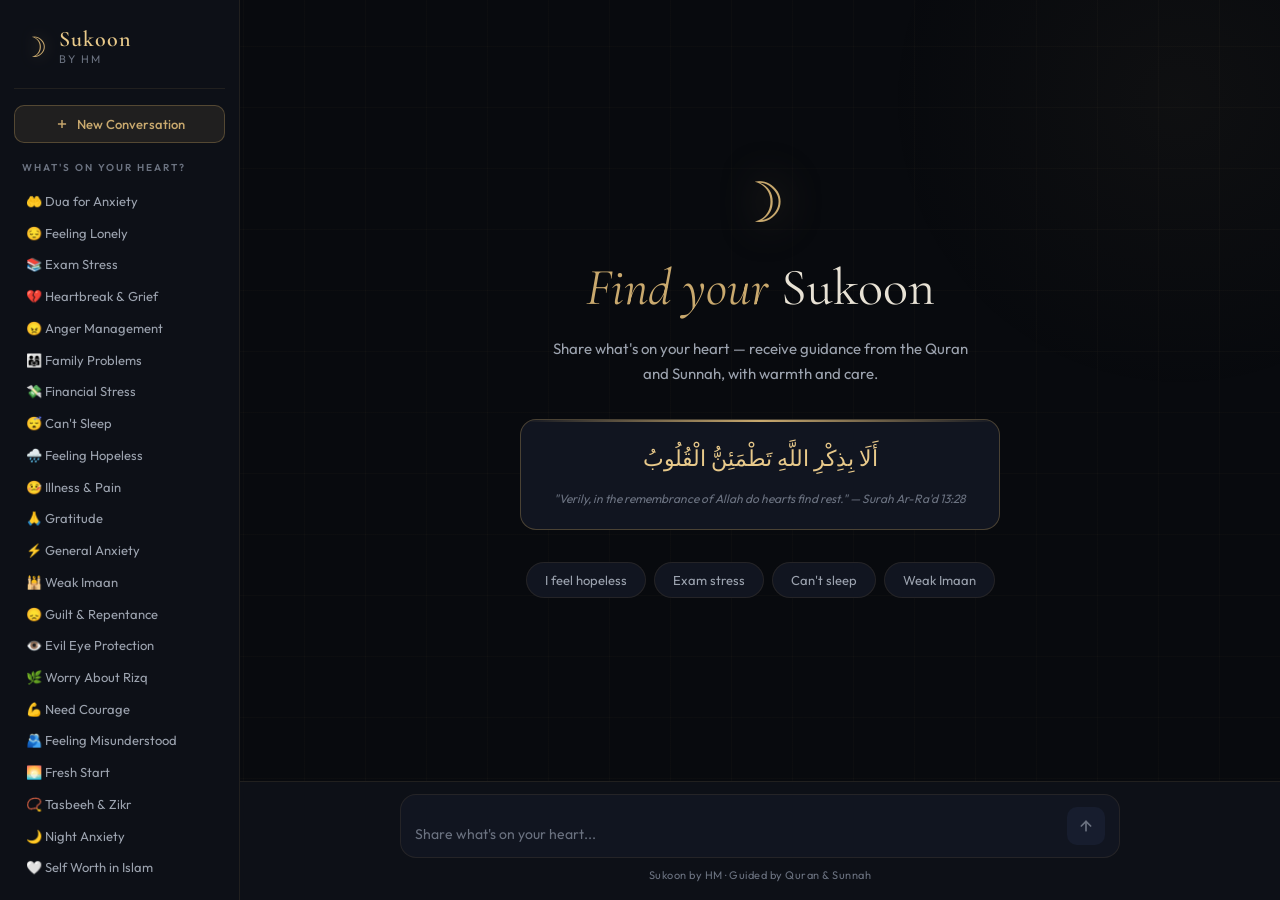
==== web development/index.html @ bd6e08e2 "Sukoon by HM" ====
<!DOCTYPE html>
<html lang="en">
<head>
<meta charset="UTF-8">
<meta name="viewport" content="width=device-width, initial-scale=1.0">
<title>Sukoon — by HM</title>
<link rel="preconnect" href="https://fonts.googleapis.com">
<link href="https://fonts.googleapis.com/css2?family=Cormorant+Garamond:ital,wght@0,400;0,600;1,400&family=Outfit:wght@300;400;500;600&display=swap" rel="stylesheet">
<link rel="stylesheet" href="style.css">
</head>
<body>

<!-- Geometric background pattern -->
<div class="bg-pattern"></div>
<div class="bg-glow"></div>

<div class="app-wrapper">

  <!-- ═══ SIDEBAR ═══ -->
  <aside class="sidebar" id="sidebar">
    <div class="sidebar-inner">

      <div class="brand">
        <div class="brand-icon">☽</div>
        <div class="brand-text">
          <span class="brand-name">Sukoon</span>
          <span class="brand-by">by HM</span>
        </div>
      </div>

      <button class="new-chat-btn" onclick="newChat()">
        <svg width="14" height="14" viewBox="0 0 24 24" fill="none" stroke="currentColor" stroke-width="2.5"><line x1="12" y1="5" x2="12" y2="19"/><line x1="5" y1="12" x2="19" y2="12"/></svg>
        New Conversation
      </button>

      <div class="sidebar-label">What's on your heart?</div>

      <div class="topics-list" id="topicsList">
        <div class="topic-item" onclick="useTopic('Dua for Anxiety')">🤲 Dua for Anxiety</div>
        <div class="topic-item" onclick="useTopic('Feeling Lonely')">😔 Feeling Lonely</div>
        <div class="topic-item" onclick="useTopic('Exam Stress')">📚 Exam Stress</div>
        <div class="topic-item" onclick="useTopic('Heartbreak & Grief')">💔 Heartbreak & Grief</div>
        <div class="topic-item" onclick="useTopic('Anger Management')">😠 Anger Management</div>
        <div class="topic-item" onclick="useTopic('Family Problems')">👨‍👩‍👧 Family Problems</div>
        <div class="topic-item" onclick="useTopic('Financial Stress')">💸 Financial Stress</div>
        <div class="topic-item" onclick="useTopic('Can\'t Sleep')">😴 Can't Sleep</div>
        <div class="topic-item" onclick="useTopic('Feeling Hopeless')">🌧️ Feeling Hopeless</div>
        <div class="topic-item" onclick="useTopic('Illness & Pain')">🤒 Illness & Pain</div>
        <div class="topic-item" onclick="useTopic('Gratitude')">🙏 Gratitude</div>
        <div class="topic-item" onclick="useTopic('General Anxiety')">⚡ General Anxiety</div>
        <div class="topic-item" onclick="useTopic('Weak Imaan')">🕌 Weak Imaan</div>
        <div class="topic-item" onclick="useTopic('Guilt & Repentance')">😞 Guilt & Repentance</div>
        <div class="topic-item" onclick="useTopic('Evil Eye Protection')">👁️ Evil Eye Protection</div>
        <div class="topic-item" onclick="useTopic('Worry About Rizq')">🌿 Worry About Rizq</div>
        <div class="topic-item" onclick="useTopic('Need Courage')">💪 Need Courage</div>
        <div class="topic-item" onclick="useTopic('Feeling Misunderstood')">🫂 Feeling Misunderstood</div>
        <div class="topic-item" onclick="useTopic('Fresh Start')">🌅 Fresh Start</div>
        <div class="topic-item" onclick="useTopic('Tasbeeh & Zikr')">📿 Tasbeeh & Zikr</div>
        <div class="topic-item" onclick="useTopic('Night Anxiety')">🌙 Night Anxiety</div>
        <div class="topic-item" onclick="useTopic('Self Worth in Islam')">🤍 Self Worth in Islam</div>
      </div>

    </div>
  </aside>

  <!-- ═══ MAIN ═══ -->
  <main class="main">

    <!-- Mobile top bar -->
    <div class="mobile-bar">
      <button class="hamburger" onclick="toggleSidebar()">
        <span></span><span></span><span></span>
      </button>
      <div class="mobile-brand">Sukoon <span>by HM</span></div>
      <div style="width:36px"></div>
    </div>

    <!-- Chat area -->
    <div class="chat-area" id="chatArea">

      <!-- Welcome screen -->
      <div class="welcome" id="welcomeScreen">
        <div class="welcome-moon">☽</div>
        <h1 class="welcome-title">
          <em>Find your</em> Sukoon
        </h1>
        <p class="welcome-sub">
          Share what's on your heart — receive guidance from the Quran and Sunnah, with warmth and care.
        </p>
        <div class="welcome-ayat">
          <span class="arabic">أَلَا بِذِكْرِ اللَّهِ تَطْمَئِنُّ الْقُلُوبُ</span>
          <span class="ayat-trans">"Verily, in the remembrance of Allah do hearts find rest." — Surah Ar-Ra'd 13:28</span>
        </div>
        <div class="quick-starts">
          <button class="qs-btn" onclick="useTopic('Feeling Hopeless')">I feel hopeless</button>
          <button class="qs-btn" onclick="useTopic('Exam Stress')">Exam stress</button>
          <button class="qs-btn" onclick="useTopic('Can\'t Sleep')">Can't sleep</button>
          <button class="qs-btn" onclick="useTopic('Weak Imaan')">Weak Imaan</button>
        </div>
      </div>

      <!-- Messages -->
      <div id="messages"></div>

    </div>

    <!-- Input area -->
    <div class="input-zone">
      <div class="input-box">
        <textarea
          id="userInput"
          placeholder="Share what's on your heart..."
          rows="1"
          onkeydown="handleKey(event)"
          oninput="autoResize(this)"
        ></textarea>
        <button class="send-btn" id="sendBtn" onclick="sendMessage()">
          <svg viewBox="0 0 24 24" fill="none" stroke="currentColor" stroke-width="2.5" stroke-linecap="round" stroke-linejoin="round">
            <line x1="12" y1="19" x2="12" y2="5"/><polyline points="5 12 12 5 19 12"/>
          </svg>
        </button>
      </div>
      <p class="input-footer">Sukoon by HM · Guided by Quran & Sunnah</p>
    </div>

  </main>
</div>

<!-- Sidebar overlay for mobile -->
<div class="sidebar-overlay" id="sidebarOverlay" onclick="toggleSidebar()"></div>

<script src="script.js"></script>
</body>
</html>
---- web development/style.css ----
/* ═══════════════════════════════════════
   SUKOON BY HM — Premium Islamic Dark UI
═══════════════════════════════════════ */

:root {
  --bg:          #080a0e;
  --bg2:         #0d1017;
  --surface:     #111520;
  --surface2:    #171d2e;
  --border:      rgba(180, 150, 90, 0.12);
  --border-gold: rgba(180, 150, 90, 0.35);
  --gold:        #c9a96e;
  --gold-light:  #e8c98a;
  --gold-dim:    rgba(201, 169, 110, 0.1);
  --teal:        #4db8a0;
  --teal-dim:    rgba(77, 184, 160, 0.1);
  --text:        #e8e2d5;
  --text-muted:  #6b7280;
  --text-dim:    #9ca3af;
  --radius:      16px;
  --radius-sm:   10px;
  --sidebar-w:   240px;
  --transition:  0.25s cubic-bezier(0.4, 0, 0.2, 1);
}

*, *::before, *::after { box-sizing: border-box; margin: 0; padding: 0; }

html, body {
  height: 100%;
  width: 100%;
  overflow: hidden;
}

body {
  font-family: 'Outfit', sans-serif;
  background: var(--bg);
  color: var(--text);
  font-size: 14px;
}

/* ── BACKGROUND ── */
.bg-pattern {
  position: fixed;
  inset: 0;
  background-image:
    repeating-linear-gradient(
      0deg,
      transparent,
      transparent 60px,
      rgba(180,150,90,0.03) 60px,
      rgba(180,150,90,0.03) 61px
    ),
    repeating-linear-gradient(
      90deg,
      transparent,
      transparent 60px,
      rgba(180,150,90,0.03) 60px,
      rgba(180,150,90,0.03) 61px
    );
  pointer-events: none;
  z-index: 0;
}

.bg-glow {
  position: fixed;
  top: -200px;
  right: -200px;
  width: 600px;
  height: 600px;
  background: radial-gradient(circle, rgba(201,169,110,0.04) 0%, transparent 70%);
  pointer-events: none;
  z-index: 0;
}

/* ── LAYOUT ── */
.app-wrapper {
  position: relative;
  z-index: 1;
  display: flex;
  height: 100vh;
  width: 100vw;
  overflow: hidden;
}

/* ══════════════════════════════
   SIDEBAR
══════════════════════════════ */
.sidebar {
  width: var(--sidebar-w);
  min-width: var(--sidebar-w);
  background: var(--bg2);
  border-right: 1px solid var(--border);
  display: flex;
  flex-direction: column;
  overflow: hidden;
  transition: transform var(--transition);
  z-index: 100;
}

.sidebar-inner {
  display: flex;
  flex-direction: column;
  height: 100%;
  padding: 20px 14px;
  overflow: hidden;
}

/* Brand */
.brand {
  display: flex;
  align-items: center;
  gap: 12px;
  padding: 8px 8px 22px;
  border-bottom: 1px solid var(--border);
  margin-bottom: 16px;
}

.brand-icon {
  font-size: 28px;
  color: var(--gold);
  line-height: 1;
  filter: drop-shadow(0 0 8px rgba(201,169,110,0.4));
}

.brand-text {
  display: flex;
  flex-direction: column;
}

.brand-name {
  font-family: 'Cormorant Garamond', serif;
  font-size: 22px;
  font-weight: 600;
  color: var(--gold-light);
  letter-spacing: 1px;
  line-height: 1;
}

.brand-by {
  font-size: 11px;
  color: var(--text-muted);
  letter-spacing: 2px;
  text-transform: uppercase;
  margin-top: 2px;
}

/* New chat btn */
.new-chat-btn {
  display: flex;
  align-items: center;
  justify-content: center;
  gap: 8px;
  width: 100%;
  padding: 10px;
  background: var(--gold-dim);
  border: 1px solid var(--border-gold);
  border-radius: var(--radius-sm);
  color: var(--gold);
  font-family: 'Outfit', sans-serif;
  font-size: 13px;
  font-weight: 500;
  cursor: pointer;
  transition: all var(--transition);
  margin-bottom: 18px;
}

.new-chat-btn:hover {
  background: rgba(201,169,110,0.18);
  box-shadow: 0 0 20px rgba(201,169,110,0.1);
}

/* Sidebar label */
.sidebar-label {
  font-size: 10px;
  font-weight: 600;
  letter-spacing: 2px;
  text-transform: uppercase;
  color: var(--text-muted);
  padding: 0 8px;
  margin-bottom: 10px;
}

/* Topics list */
.topics-list {
  flex: 1;
  overflow-y: auto;
  display: flex;
  flex-direction: column;
  gap: 2px;
  padding-right: 4px;
}

.topics-list::-webkit-scrollbar { width: 3px; }
.topics-list::-webkit-scrollbar-track { background: transparent; }
.topics-list::-webkit-scrollbar-thumb { background: var(--surface2); border-radius: 3px; }

.topic-item {
  padding: 9px 12px;
  border-radius: 8px;
  font-size: 13px;
  color: var(--text-dim);
  cursor: pointer;
  transition: all 0.15s;
  white-space: nowrap;
  overflow: hidden;
  text-overflow: ellipsis;
}

.topic-item:hover {
  background: var(--surface);
  color: var(--text);
  padding-left: 16px;
}

.topic-item.active {
  background: var(--gold-dim);
  color: var(--gold-light);
  border-left: 2px solid var(--gold);
}

/* ══════════════════════════════
   MAIN
══════════════════════════════ */
.main {
  flex: 1;
  display: flex;
  flex-direction: column;
  overflow: hidden;
  min-width: 0;
  max-width: calc(100vw - var(--sidebar-w));
}

/* Mobile bar */
.mobile-bar {
  display: none;
  align-items: center;
  justify-content: space-between;
  padding: 12px 16px;
  border-bottom: 1px solid var(--border);
  flex-shrink: 0;
}

.hamburger {
  background: none;
  border: none;
  cursor: pointer;
  display: flex;
  flex-direction: column;
  gap: 5px;
  padding: 4px;
}

.hamburger span {
  display: block;
  width: 22px;
  height: 2px;
  background: var(--gold);
  border-radius: 2px;
  transition: all 0.2s;
}

.mobile-brand {
  font-family: 'Cormorant Garamond', serif;
  font-size: 18px;
  font-weight: 600;
  color: var(--gold-light);
}

.mobile-brand span {
  font-size: 12px;
  color: var(--text-muted);
  font-family: 'Outfit', sans-serif;
  margin-left: 4px;
}

/* ── CHAT AREA ── */
.chat-area {
  flex: 1;
  overflow-y: auto;
  padding: 32px 20px;
  scroll-behavior: smooth;
}

.chat-area::-webkit-scrollbar { width: 4px; }
.chat-area::-webkit-scrollbar-track { background: transparent; }
.chat-area::-webkit-scrollbar-thumb { background: var(--surface2); border-radius: 4px; }

/* ── WELCOME SCREEN ── */
.welcome {
  display: flex;
  flex-direction: column;
  align-items: center;
  justify-content: center;
  min-height: calc(100vh - 200px);
  text-align: center;
  padding: 40px 20px;
  animation: fadeUp 0.6s ease;
}

.welcome-moon {
  font-size: 56px;
  color: var(--gold);
  filter: drop-shadow(0 0 20px rgba(201,169,110,0.5));
  margin-bottom: 20px;
  animation: moonFloat 4s ease-in-out infinite;
}

@keyframes moonFloat {
  0%, 100% { transform: translateY(0); }
  50% { transform: translateY(-8px); }
}

.welcome-title {
  font-family: 'Cormorant Garamond', serif;
  font-size: clamp(32px, 5vw, 52px);
  font-weight: 400;
  color: var(--text);
  line-height: 1.2;
  margin-bottom: 16px;
}

.welcome-title em {
  color: var(--gold);
  font-style: italic;
}

.welcome-sub {
  font-size: 15px;
  color: var(--text-dim);
  max-width: 420px;
  line-height: 1.7;
  margin-bottom: 32px;
}

.welcome-ayat {
  background: var(--surface);
  border: 1px solid var(--border-gold);
  border-radius: var(--radius);
  padding: 20px 28px;
  max-width: 480px;
  width: 100%;
  margin-bottom: 32px;
  position: relative;
  overflow: hidden;
}

.welcome-ayat::before {
  content: '';
  position: absolute;
  top: 0; left: 0; right: 0;
  height: 2px;
  background: linear-gradient(90deg, transparent, var(--gold), transparent);
}

.arabic {
  display: block;
  font-size: 22px;
  color: var(--gold-light);
  direction: rtl;
  line-height: 1.8;
  margin-bottom: 10px;
  font-family: 'Cormorant Garamond', serif;
}

.ayat-trans {
  font-size: 12px;
  color: var(--text-muted);
  font-style: italic;
  line-height: 1.6;
}

/* Quick starts */
.quick-starts {
  display: flex;
  flex-wrap: wrap;
  gap: 8px;
  justify-content: center;
}

.qs-btn {
  padding: 9px 18px;
  background: var(--surface);
  border: 1px solid var(--border);
  border-radius: 50px;
  color: var(--text-dim);
  font-family: 'Outfit', sans-serif;
  font-size: 13px;
  cursor: pointer;
  transition: all var(--transition);
}

.qs-btn:hover {
  background: var(--gold-dim);
  border-color: var(--border-gold);
  color: var(--gold-light);
  transform: translateY(-1px);
}

/* ── MESSAGES ── */
.msg-group {
  max-width: 720px;
  margin: 0 auto;
  animation: fadeUp 0.3s ease;
}

@keyframes fadeUp {
  from { opacity: 0; transform: translateY(14px); }
  to   { opacity: 1; transform: translateY(0); }
}

.msg-row {
  display: flex;
  gap: 14px;
  margin-bottom: 24px;
  align-items: flex-start;
}

.msg-row.user { flex-direction: row-reverse; }

.msg-avatar {
  width: 36px; height: 36px;
  border-radius: 50%;
  flex-shrink: 0;
  display: flex; align-items: center; justify-content: center;
  font-size: 16px;
}

.msg-avatar.ai {
  background: var(--gold-dim);
  border: 1px solid var(--border-gold);
  color: var(--gold);
  font-size: 18px;
}

.msg-avatar.user {
  background: linear-gradient(135deg, #2a4a8a, #1a3a6a);
  border: 1px solid rgba(77,184,160,0.3);
  color: var(--teal);
  font-size: 14px;
  font-weight: 600;
  font-family: 'Outfit', sans-serif;
}

.msg-content { flex: 1; min-width: 0; }

.msg-label {
  font-size: 10px;
  font-weight: 600;
  letter-spacing: 1.5px;
  text-transform: uppercase;
  color: var(--text-muted);
  margin-bottom: 6px;
}

.msg-row.user .msg-label { text-align: right; }

.bubble {
  padding: 14px 18px;
  border-radius: 16px;
  font-size: 14px;
  line-height: 1.75;
}

.bubble.user {
  background: linear-gradient(135deg, #1a3a6a, #0f2a55);
  border: 1px solid rgba(77,184,160,0.2);
  border-top-right-radius: 4px;
  color: var(--text);
  display: inline-block;
  margin-left: auto;
}

.bubble.ai {
  background: var(--surface);
  border: 1px solid var(--border);
  border-top-left-radius: 4px;
  color: var(--text);
  position: relative;
  overflow: hidden;
}

.bubble.ai::before {
  content: '';
  position: absolute;
  top: 0; left: 0; right: 0;
  height: 1px;
  background: linear-gradient(90deg, var(--gold), transparent);
  opacity: 0.4;
}

.msg-row.user .msg-content {
  display: flex;
  flex-direction: column;
  align-items: flex-end;
}

/* AI response formatting */
.bubble.ai .section-divider {
  border: none;
  border-top: 1px solid var(--border);
  margin: 14px 0;
}

.bubble.ai .arabic-text {
  direction: rtl;
  font-family: 'Cormorant Garamond', serif;
  font-size: 20px;
  color: var(--gold-light);
  line-height: 2;
  text-align: right;
  display: block;
  margin: 8px 0;
}

.bubble.ai .reference {
  font-size: 12px;
  color: var(--gold);
  font-weight: 500;
  margin-top: 4px;
}

.bubble.ai blockquote {
  border-left: 2px solid var(--gold);
  padding-left: 14px;
  margin: 10px 0;
  color: var(--text-dim);
  font-style: italic;
  font-size: 13.5px;
}

.bubble.ai strong {
  color: var(--gold-light);
  font-weight: 600;
}

.bubble.ai em {
  color: var(--text-dim);
}

/* Copy btn */
.msg-actions {
  display: flex;
  gap: 6px;
  margin-top: 8px;
}

.msg-action-btn {
  padding: 4px 10px;
  background: transparent;
  border: 1px solid var(--border);
  border-radius: 6px;
  color: var(--text-muted);
  font-size: 11px;
  cursor: pointer;
  transition: all 0.15s;
  font-family: 'Outfit', sans-serif;
}

.msg-action-btn:hover {
  background: var(--gold-dim);
  border-color: var(--border-gold);
  color: var(--gold);
}

/* Typing indicator */
.typing-wrap {
  display: flex;
  gap: 14px;
  align-items: flex-start;
  margin-bottom: 24px;
  animation: fadeUp 0.3s ease;
}

.typing-bubble {
  background: var(--surface);
  border: 1px solid var(--border);
  border-radius: 16px;
  border-top-left-radius: 4px;
  padding: 16px 20px;
  display: flex;
  align-items: center;
  gap: 6px;
}

.typing-dot {
  width: 7px; height: 7px;
  background: var(--gold);
  border-radius: 50%;
  animation: typeBounce 1.3s ease infinite;
  opacity: 0.5;
}

.typing-dot:nth-child(2) { animation-delay: 0.2s; }
.typing-dot:nth-child(3) { animation-delay: 0.4s; }

@keyframes typeBounce {
  0%, 60%, 100% { transform: translateY(0); opacity: 0.5; }
  30% { transform: translateY(-6px); opacity: 1; }
}

/* ── INPUT ZONE ── */
.input-zone {
  padding: 12px 20px 18px;
  flex-shrink: 0;
  border-top: 1px solid var(--border);
  background: var(--bg2);
}

.input-box {
  max-width: 720px;
  margin: 0 auto;
  display: flex;
  align-items: flex-end;
  gap: 10px;
  background: var(--surface);
  border: 1px solid var(--border);
  border-radius: var(--radius);
  padding: 12px 14px;
  transition: border-color var(--transition), box-shadow var(--transition);
}

.input-box:focus-within {
  border-color: var(--border-gold);
  box-shadow: 0 0 24px rgba(201,169,110,0.07);
}

textarea {
  flex: 1;
  background: transparent;
  border: none;
  outline: none;
  color: var(--text);
  font-family: 'Outfit', sans-serif;
  font-size: 14px;
  line-height: 1.6;
  resize: none;
  min-height: 22px;
  max-height: 150px;
  overflow-y: auto;
}

textarea::placeholder { color: var(--text-muted); }
textarea::-webkit-scrollbar { width: 3px; }

.send-btn {
  width: 38px; height: 38px;
  background: linear-gradient(135deg, var(--gold), #a07840);
  border: none;
  border-radius: 10px;
  cursor: pointer;
  display: flex; align-items: center; justify-content: center;
  flex-shrink: 0;
  transition: all var(--transition);
  color: var(--bg);
}

.send-btn svg { width: 16px; height: 16px; }

.send-btn:hover {
  transform: scale(1.06);
  box-shadow: 0 0 20px rgba(201,169,110,0.35);
}

.send-btn:active { transform: scale(0.96); }

.send-btn:disabled {
  background: var(--surface2);
  cursor: not-allowed;
  transform: none;
  box-shadow: none;
  color: var(--text-muted);
}

.input-footer {
  text-align: center;
  font-size: 11px;
  color: var(--text-muted);
  margin-top: 10px;
  letter-spacing: 0.5px;
}

/* ── SIDEBAR OVERLAY (mobile) ── */
.sidebar-overlay {
  display: none;
  position: fixed;
  inset: 0;
  background: rgba(0,0,0,0.6);
  z-index: 99;
  backdrop-filter: blur(2px);
}

/* ══════════════════════════════
   RESPONSIVE
══════════════════════════════ */
@media (max-width: 768px) {
  .sidebar {
    position: fixed;
    top: 0; left: 0; bottom: 0;
    transform: translateX(-100%);
    box-shadow: 4px 0 30px rgba(0,0,0,0.5);
  }

  .sidebar.open {
    transform: translateX(0);
  }

  .sidebar-overlay.open {
    display: block;
  }

  .mobile-bar {
    display: flex;
  }

  .chat-area {
    padding: 20px 14px;
  }

  .input-zone {
    padding: 10px 14px 16px;
  }

  .welcome {
    min-height: calc(100vh - 260px);
    padding: 20px 16px;
  }

  .welcome-title { font-size: 28px; }
  .welcome-ayat { padding: 16px 18px; }
  .arabic { font-size: 18px; }
}
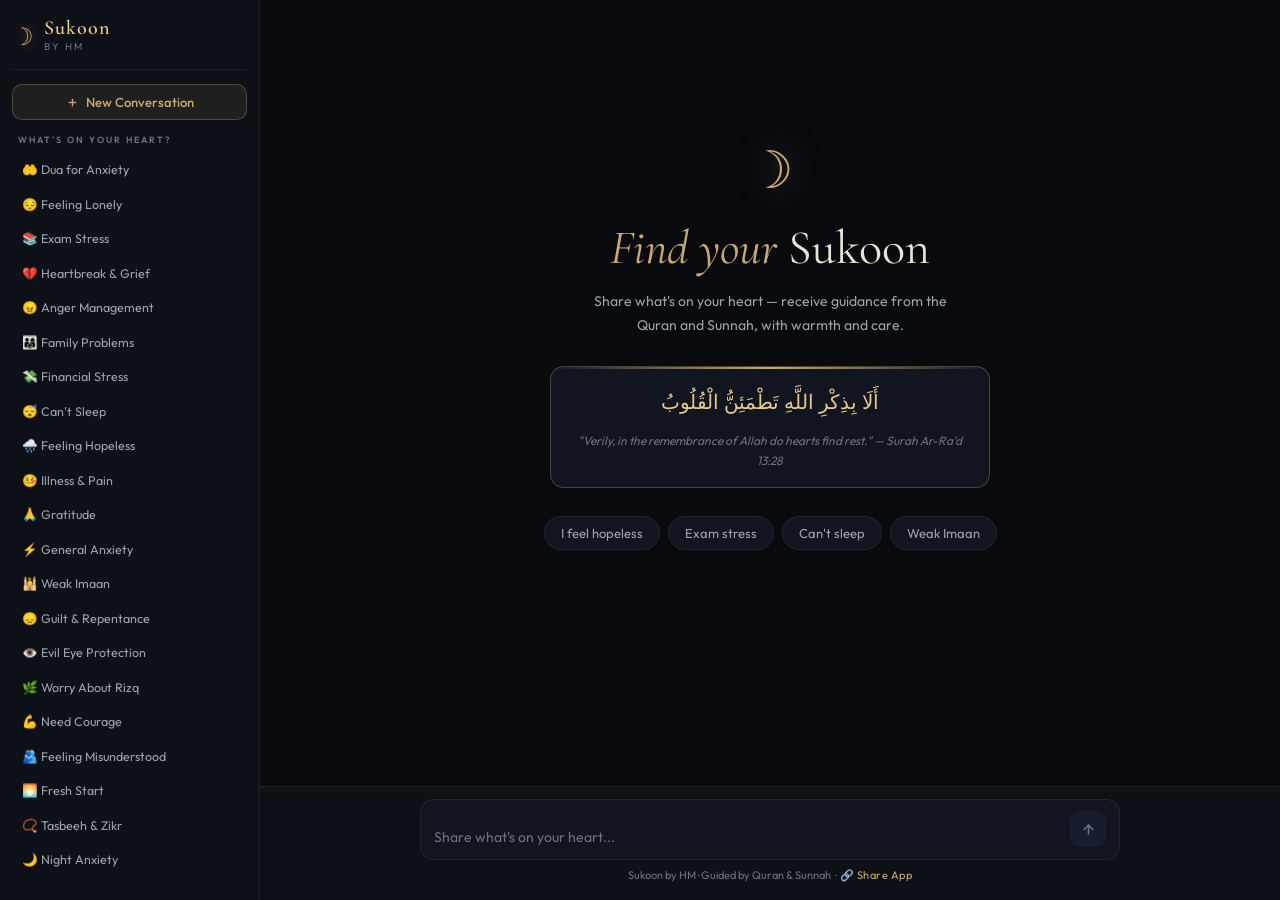
==== commit 45fddbd2: "add share button desktop" ====
--- a/web development/index.html
+++ b/web development/index.html
@@ -2,133 +2,1121 @@
 <html lang="en">
 <head>
 <meta charset="UTF-8">
-<meta name="viewport" content="width=device-width, initial-scale=1.0">
+<meta name="viewport" content="width=device-width, initial-scale=1.0, maximum-scale=1.0">
 <title>Sukoon — by HM</title>
-<link rel="preconnect" href="https://fonts.googleapis.com">
 <link href="https://fonts.googleapis.com/css2?family=Cormorant+Garamond:ital,wght@0,400;0,600;1,400&family=Outfit:wght@300;400;500;600&display=swap" rel="stylesheet">
-<link rel="stylesheet" href="style.css">
+<style>
+* { box-sizing: border-box; margin: 0; padding: 0; }
+
+:root {
+  --bg: #080a0e;
+  --bg2: #0d1017;
+  --surface: #111520;
+  --surface2: #171d2e;
+  --border: rgba(180,150,90,0.12);
+  --border-gold: rgba(180,150,90,0.35);
+  --gold: #c9a96e;
+  --gold-light: #e8c98a;
+  --gold-dim: rgba(201,169,110,0.1);
+  --text: #e8e2d5;
+  --text-muted: #6b7280;
+  --text-dim: #9ca3af;
+}
+
+html, body {
+  height: 100%;
+  background: var(--bg);
+  color: var(--text);
+  font-family: 'Outfit', sans-serif;
+  overflow: hidden;
+}
+
+/* ── APP SHELL ── */
+.app {
+  display: flex;
+  height: 100vh;
+  width: 100vw;
+  overflow: hidden;
+  position: relative;
+}
+
+/* ══ SIDEBAR ══ */
+.sidebar {
+  width: 260px;
+  min-width: 260px;
+  height: 100vh;
+  background: var(--bg2);
+  border-right: 1px solid var(--border);
+  display: flex;
+  flex-direction: column;
+  overflow: hidden;
+  flex-shrink: 0;
+  transition: transform 0.3s ease;
+  z-index: 100;
+}
+
+.sidebar-inner {
+  display: flex;
+  flex-direction: column;
+  height: 100%;
+  padding: 18px 12px;
+  overflow: hidden;
+}
+
+.brand {
+  display: flex;
+  align-items: center;
+  gap: 10px;
+  padding-bottom: 16px;
+  border-bottom: 1px solid var(--border);
+  margin-bottom: 14px;
+  flex-shrink: 0;
+}
+
+.brand-moon {
+  font-size: 24px;
+  color: var(--gold);
+  filter: drop-shadow(0 0 6px rgba(201,169,110,0.5));
+}
+
+.brand-name {
+  font-family: 'Cormorant Garamond', serif;
+  font-size: 20px;
+  font-weight: 600;
+  color: var(--gold-light);
+  letter-spacing: 1px;
+  line-height: 1;
+}
+
+.brand-by {
+  font-size: 10px;
+  color: var(--text-muted);
+  letter-spacing: 2px;
+  text-transform: uppercase;
+  margin-top: 2px;
+}
+
+.new-btn {
+  display: flex;
+  align-items: center;
+  justify-content: center;
+  gap: 7px;
+  width: 100%;
+  padding: 9px;
+  background: var(--gold-dim);
+  border: 1px solid var(--border-gold);
+  border-radius: 10px;
+  color: var(--gold);
+  font-family: 'Outfit', sans-serif;
+  font-size: 13px;
+  font-weight: 500;
+  cursor: pointer;
+  margin-bottom: 14px;
+  flex-shrink: 0;
+  transition: background 0.2s;
+}
+
+.new-btn:hover { background: rgba(201,169,110,0.18); }
+
+.sb-label {
+  font-size: 9px;
+  font-weight: 600;
+  letter-spacing: 2px;
+  text-transform: uppercase;
+  color: var(--text-muted);
+  padding: 0 6px;
+  margin-bottom: 8px;
+  flex-shrink: 0;
+}
+
+.topics {
+  flex: 1;
+  overflow-y: auto;
+  display: flex;
+  flex-direction: column;
+  gap: 1px;
+}
+
+.topics::-webkit-scrollbar { width: 3px; }
+.topics::-webkit-scrollbar-thumb { background: var(--surface2); border-radius: 3px; }
+
+.topic {
+  padding: 8px 10px;
+  border-radius: 8px;
+  font-size: 12.5px;
+  color: var(--text-dim);
+  cursor: pointer;
+  transition: all 0.15s;
+  line-height: 1.4;
+}
+
+.topic:hover { background: var(--surface); color: var(--text); }
+.topic.active { background: var(--gold-dim); color: var(--gold-light); border-left: 2px solid var(--gold); }
+
+/* ══ MAIN ══ */
+.main {
+  flex: 1;
+  min-width: 0;
+  display: flex;
+  flex-direction: column;
+  height: 100vh;
+  overflow: hidden;
+}
+
+/* Mobile topbar - hidden on desktop */
+.topbar {
+  display: none;
+  align-items: center;
+  justify-content: space-between;
+  padding: 12px 16px;
+  border-bottom: 1px solid var(--border);
+  background: var(--bg2);
+  flex-shrink: 0;
+}
+
+.hamburger {
+  background: none;
+  border: none;
+  cursor: pointer;
+  display: flex;
+  flex-direction: column;
+  gap: 5px;
+  padding: 4px;
+}
+
+.hamburger span {
+  display: block;
+  width: 22px;
+  height: 2px;
+  background: var(--gold);
+  border-radius: 2px;
+}
+
+.topbar-brand {
+  font-family: 'Cormorant Garamond', serif;
+  font-size: 18px;
+  color: var(--gold-light);
+  font-weight: 600;
+}
+
+.topbar-brand small {
+  font-family: 'Outfit', sans-serif;
+  font-size: 11px;
+  color: var(--text-muted);
+  margin-left: 4px;
+}
+
+/* Chat scroll area */
+.chat {
+  flex: 1;
+  overflow-y: auto;
+  padding: 28px 20px;
+  scroll-behavior: smooth;
+}
+
+.chat::-webkit-scrollbar { width: 4px; }
+.chat::-webkit-scrollbar-thumb { background: var(--surface2); border-radius: 4px; }
+
+/* Welcome */
+.welcome {
+  display: flex;
+  flex-direction: column;
+  align-items: center;
+  justify-content: center;
+  min-height: 70vh;
+  text-align: center;
+  padding: 20px;
+  animation: fadeUp 0.5s ease;
+}
+
+.w-moon {
+  font-size: 52px;
+  color: var(--gold);
+  filter: drop-shadow(0 0 16px rgba(201,169,110,0.5));
+  margin-bottom: 18px;
+  animation: float 4s ease-in-out infinite;
+}
+
+@keyframes float {
+  0%,100% { transform: translateY(0); }
+  50% { transform: translateY(-7px); }
+}
+
+.w-title {
+  font-family: 'Cormorant Garamond', serif;
+  font-size: clamp(28px, 4vw, 48px);
+  font-weight: 400;
+  margin-bottom: 12px;
+  line-height: 1.2;
+}
+
+.w-title em { color: var(--gold); font-style: italic; }
+
+.w-sub {
+  font-size: 14px;
+  color: var(--text-dim);
+  max-width: 380px;
+  line-height: 1.7;
+  margin-bottom: 28px;
+}
+
+.w-ayat {
+  background: var(--surface);
+  border: 1px solid var(--border-gold);
+  border-radius: 14px;
+  padding: 18px 24px;
+  max-width: 440px;
+  width: 100%;
+  margin-bottom: 28px;
+  position: relative;
+  overflow: hidden;
+}
+
+.w-ayat::before {
+  content: '';
+  position: absolute;
+  top: 0; left: 0; right: 0;
+  height: 2px;
+  background: linear-gradient(90deg, transparent, var(--gold), transparent);
+}
+
+.arabic {
+  display: block;
+  font-family: 'Cormorant Garamond', serif;
+  font-size: 20px;
+  color: var(--gold-light);
+  direction: rtl;
+  line-height: 1.8;
+  margin-bottom: 8px;
+}
+
+.ayat-ref {
+  font-size: 12px;
+  color: var(--text-muted);
+  font-style: italic;
+}
+
+.quick-btns {
+  display: flex;
+  flex-wrap: wrap;
+  gap: 8px;
+  justify-content: center;
+}
+
+.qb {
+  padding: 8px 16px;
+  background: var(--surface);
+  border: 1px solid var(--border);
+  border-radius: 50px;
+  color: var(--text-dim);
+  font-family: 'Outfit', sans-serif;
+  font-size: 13px;
+  cursor: pointer;
+  transition: all 0.2s;
+}
+
+.qb:hover {
+  background: var(--gold-dim);
+  border-color: var(--border-gold);
+  color: var(--gold-light);
+}
+
+/* Messages */
+.msgs { max-width: 700px; margin: 0 auto; }
+
+.msg-row {
+  display: flex;
+  gap: 12px;
+  margin-bottom: 22px;
+  align-items: flex-start;
+  animation: fadeUp 0.3s ease;
+}
+
+.msg-row.user { flex-direction: row-reverse; }
+
+@keyframes fadeUp {
+  from { opacity: 0; transform: translateY(12px); }
+  to { opacity: 1; transform: translateY(0); }
+}
+
+.av {
+  width: 34px; height: 34px;
+  border-radius: 50%;
+  flex-shrink: 0;
+  display: flex; align-items: center; justify-content: center;
+  font-size: 16px;
+}
+
+.av.ai {
+  background: var(--gold-dim);
+  border: 1px solid var(--border-gold);
+  color: var(--gold);
+}
+
+.av.user {
+  background: linear-gradient(135deg, #1a3a6a, #0f2a55);
+  border: 1px solid rgba(77,184,160,0.3);
+  color: #4db8a0;
+  font-size: 12px;
+  font-weight: 600;
+}
+
+.msg-body { flex: 1; min-width: 0; }
+.msg-row.user .msg-body { display: flex; flex-direction: column; align-items: flex-end; }
+
+.msg-name {
+  font-size: 10px;
+  font-weight: 600;
+  letter-spacing: 1.5px;
+  text-transform: uppercase;
+  color: var(--text-muted);
+  margin-bottom: 5px;
+}
+
+.bubble {
+  padding: 13px 16px;
+  border-radius: 16px;
+  font-size: 14px;
+  line-height: 1.75;
+  max-width: 100%;
+}
+
+.bubble.ai {
+  background: var(--surface);
+  border: 1px solid var(--border);
+  border-top-left-radius: 4px;
+  position: relative;
+  overflow: hidden;
+}
+
+.bubble.ai::before {
+  content: '';
+  position: absolute;
+  top: 0; left: 0; right: 0;
+  height: 1px;
+  background: linear-gradient(90deg, var(--gold), transparent);
+  opacity: 0.4;
+}
+
+.bubble.user {
+  background: linear-gradient(135deg, #1a3a6a, #0f2a55);
+  border: 1px solid rgba(77,184,160,0.2);
+  border-top-right-radius: 4px;
+  color: var(--text);
+  display: inline-block;
+}
+
+.bubble.ai strong { color: var(--gold-light); }
+.bubble.ai blockquote {
+  border-left: 2px solid var(--gold);
+  padding-left: 12px;
+  margin: 8px 0;
+  color: var(--text-dim);
+  font-style: italic;
+  font-size: 13px;
+}
+
+.copy-btn {
+  margin-top: 6px;
+  padding: 4px 10px;
+  background: transparent;
+  border: 1px solid var(--border);
+  border-radius: 6px;
+  color: var(--text-muted);
+  font-size: 11px;
+  cursor: pointer;
+  font-family: 'Outfit', sans-serif;
+  transition: all 0.15s;
+}
+
+.copy-btn:hover { background: var(--gold-dim); border-color: var(--border-gold); color: var(--gold); }
+
+/* Typing */
+.typing-row {
+  display: flex;
+  gap: 12px;
+  align-items: flex-start;
+  margin-bottom: 22px;
+  animation: fadeUp 0.3s ease;
+}
+
+.typing-bubble {
+  background: var(--surface);
+  border: 1px solid var(--border);
+  border-radius: 16px;
+  border-top-left-radius: 4px;
+  padding: 14px 18px;
+  display: flex;
+  align-items: center;
+  gap: 5px;
+}
+
+.dot {
+  width: 6px; height: 6px;
+  background: var(--gold);
+  border-radius: 50%;
+  opacity: 0.5;
+  animation: bounce 1.3s ease infinite;
+}
+.dot:nth-child(2) { animation-delay: 0.2s; }
+.dot:nth-child(3) { animation-delay: 0.4s; }
+
+@keyframes bounce {
+  0%,60%,100% { transform: translateY(0); opacity: 0.5; }
+  30% { transform: translateY(-5px); opacity: 1; }
+}
+
+/* ══ INPUT AREA ══ */
+.input-area {
+  flex-shrink: 0;
+  padding: 12px 20px 18px;
+  background: var(--bg2);
+  border-top: 1px solid var(--border);
+}
+
+.input-wrap {
+  max-width: 700px;
+  margin: 0 auto;
+  display: flex;
+  align-items: flex-end;
+  gap: 10px;
+  background: var(--surface);
+  border: 1px solid var(--border);
+  border-radius: 14px;
+  padding: 11px 13px;
+  transition: border-color 0.2s;
+}
+
+.input-wrap:focus-within {
+  border-color: var(--border-gold);
+  box-shadow: 0 0 20px rgba(201,169,110,0.06);
+}
+
+textarea {
+  flex: 1;
+  background: transparent;
+  border: none;
+  outline: none;
+  color: var(--text);
+  font-family: 'Outfit', sans-serif;
+  font-size: 14px;
+  line-height: 1.6;
+  resize: none;
+  min-height: 22px;
+  max-height: 140px;
+  overflow-y: auto;
+}
+
+textarea::placeholder { color: var(--text-muted); }
+
+.send {
+  width: 36px; height: 36px;
+  background: linear-gradient(135deg, var(--gold), #a07840);
+  border: none;
+  border-radius: 9px;
+  cursor: pointer;
+  display: flex; align-items: center; justify-content: center;
+  flex-shrink: 0;
+  transition: all 0.2s;
+  color: #080a0e;
+  margin-bottom: 1px;
+}
+
+.send:hover { transform: scale(1.06); box-shadow: 0 0 16px rgba(201,169,110,0.3); }
+.send:active { transform: scale(0.96); }
+.send:disabled { background: var(--surface2); cursor: not-allowed; transform: none; box-shadow: none; color: var(--text-muted); }
+.send svg { width: 15px; height: 15px; }
+
+.input-footer {
+  text-align: center;
+  font-size: 11px;
+  color: var(--text-muted);
+  margin-top: 8px;
+  max-width: 700px;
+  margin-left: auto;
+  margin-right: auto;
+}
+
+/* ══ OVERLAY ══ */
+.overlay {
+  display: none;
+  position: fixed;
+  inset: 0;
+  background: rgba(0,0,0,0.65);
+  z-index: 99;
+  backdrop-filter: blur(2px);
+}
+
+/* ══ MOBILE ══ */
+@media (max-width: 768px) {
+  .sidebar {
+    position: fixed;
+    top: 0; left: 0; bottom: 0;
+    transform: translateX(-100%);
+    z-index: 200;
+  }
+
+  .sidebar.open { transform: translateX(0); }
+  .overlay.open { display: block; }
+
+  .topbar { display: flex; }
+
+  .main { width: 100%; }
+
+  .chat { padding: 16px 12px; }
+
+  .input-area {
+    padding: 10px 12px 16px;
+  }
+
+  .input-wrap { max-width: 100%; }
+
+  textarea { font-size: 16px; }
+
+  .welcome { min-height: 60vh; padding: 16px; }
+  .w-title { font-size: 26px; }
+  .w-ayat { padding: 14px 16px; }
+  .arabic { font-size: 17px; }
+  .msgs { max-width: 100%; }
+  .bubble { font-size: 13px; padding: 11px 13px; }
+}
+.share-btn {
+  background: var(--gold-dim);
+  border: 1px solid var(--border-gold);
+  border-radius: 8px;
+  width: 34px; height: 34px;
+  display: flex; align-items: center; justify-content: center;
+  cursor: pointer;
+  color: var(--gold);
+  transition: all 0.2s;
+  flex-shrink: 0;
+}
+.share-btn:hover { background: rgba(201,169,110,0.2); }
+
+.toast {
+  position: fixed;
+  bottom: 90px;
+  left: 50%;
+  transform: translateX(-50%) translateY(20px);
+  background: var(--surface);
+  border: 1px solid var(--border-gold);
+  border-radius: 10px;
+  padding: 10px 20px;
+  font-size: 13px;
+  color: var(--gold-light);
+  z-index: 999;
+  opacity: 0;
+  transition: all 0.3s ease;
+  pointer-events: none;
+  white-space: nowrap;
+}
+.toast.show { opacity: 1; transform: translateX(-50%) translateY(0); }
+
+.share-modal {
+  display: none;
+  position: fixed;
+  inset: 0;
+  z-index: 500;
+  align-items: flex-end;
+  justify-content: center;
+}
+.share-modal.open { display: flex; }
+
+.share-backdrop {
+  position: absolute;
+  inset: 0;
+  background: rgba(0,0,0,0.6);
+  backdrop-filter: blur(4px);
+}
+
+.share-box {
+  position: relative;
+  z-index: 1;
+  background: var(--surface);
+  border: 1px solid var(--border-gold);
+  border-bottom: none;
+  border-radius: 20px 20px 0 0;
+  padding: 24px 20px 32px;
+  width: 100%;
+  max-width: 480px;
+  animation: slideUp 0.3s ease;
+}
+
+@keyframes slideUp {
+  from { transform: translateY(100%); }
+  to { transform: translateY(0); }
+}
+
+.share-box h3 {
+  font-family: 'Cormorant Garamond', serif;
+  font-size: 20px;
+  color: var(--gold-light);
+  margin-bottom: 6px;
+  text-align: center;
+}
+.share-box p { font-size: 12px; color: var(--text-muted); text-align: center; margin-bottom: 20px; }
+
+.share-link-box {
+  display: flex;
+  gap: 8px;
+  background: var(--bg2);
+  border: 1px solid var(--border);
+  border-radius: 10px;
+  padding: 10px 12px;
+  margin-bottom: 16px;
+  align-items: center;
+}
+.share-link-box span { flex: 1; font-size: 12px; color: var(--text-dim); overflow: hidden; text-overflow: ellipsis; white-space: nowrap; }
+
+.share-copy-btn {
+  background: var(--gold-dim);
+  border: 1px solid var(--border-gold);
+  border-radius: 7px;
+  padding: 6px 14px;
+  color: var(--gold);
+  font-size: 12px;
+  font-family: 'Outfit', sans-serif;
+  cursor: pointer;
+  transition: all 0.2s;
+}
+.share-copy-btn:hover { background: rgba(201,169,110,0.2); }
+
+.share-options { display: flex; gap: 10px; justify-content: center; }
+
+.share-opt {
+  display: flex;
+  flex-direction: column;
+  align-items: center;
+  gap: 6px;
+  padding: 12px 16px;
+  background: var(--bg2);
+  border: 1px solid var(--border);
+  border-radius: 12px;
+  cursor: pointer;
+  transition: all 0.2s;
+  flex: 1;
+  font-size: 12px;
+  color: var(--text-dim);
+  font-family: 'Outfit', sans-serif;
+}
+.share-opt:hover { border-color: var(--border-gold); color: var(--gold-light); }
+.share-opt span { font-size: 22px; }
+
+.share-close {
+  display: block;
+  width: 100%;
+  margin-top: 14px;
+  padding: 10px;
+  background: transparent;
+  border: 1px solid var(--border);
+  border-radius: 10px;
+  color: var(--text-muted);
+  font-family: 'Outfit', sans-serif;
+  font-size: 13px;
+  cursor: pointer;
+  transition: all 0.2s;
+}
+.share-close:hover { border-color: var(--border-gold); color: var(--text); }
+</style>
 </head>
 <body>
 
-<!-- Geometric background pattern -->
-<div class="bg-pattern"></div>
-<div class="bg-glow"></div>
-
-<div class="app-wrapper">
-
-  <!-- ═══ SIDEBAR ═══ -->
+<div class="app">
+
+  <!-- SIDEBAR -->
   <aside class="sidebar" id="sidebar">
     <div class="sidebar-inner">
-
       <div class="brand">
-        <div class="brand-icon">☽</div>
-        <div class="brand-text">
-          <span class="brand-name">Sukoon</span>
-          <span class="brand-by">by HM</span>
+        <div class="brand-moon">☽</div>
+        <div>
+          <div class="brand-name">Sukoon</div>
+          <div class="brand-by">by HM</div>
         </div>
       </div>
 
-      <button class="new-chat-btn" onclick="newChat()">
-        <svg width="14" height="14" viewBox="0 0 24 24" fill="none" stroke="currentColor" stroke-width="2.5"><line x1="12" y1="5" x2="12" y2="19"/><line x1="5" y1="12" x2="19" y2="12"/></svg>
+      <button class="new-btn" onclick="newChat()">
+        <svg width="13" height="13" viewBox="0 0 24 24" fill="none" stroke="currentColor" stroke-width="2.5"><line x1="12" y1="5" x2="12" y2="19"/><line x1="5" y1="12" x2="19" y2="12"/></svg>
         New Conversation
       </button>
 
-      <div class="sidebar-label">What's on your heart?</div>
-
-      <div class="topics-list" id="topicsList">
-        <div class="topic-item" onclick="useTopic('Dua for Anxiety')">🤲 Dua for Anxiety</div>
-        <div class="topic-item" onclick="useTopic('Feeling Lonely')">😔 Feeling Lonely</div>
-        <div class="topic-item" onclick="useTopic('Exam Stress')">📚 Exam Stress</div>
-        <div class="topic-item" onclick="useTopic('Heartbreak & Grief')">💔 Heartbreak & Grief</div>
-        <div class="topic-item" onclick="useTopic('Anger Management')">😠 Anger Management</div>
-        <div class="topic-item" onclick="useTopic('Family Problems')">👨‍👩‍👧 Family Problems</div>
-        <div class="topic-item" onclick="useTopic('Financial Stress')">💸 Financial Stress</div>
-        <div class="topic-item" onclick="useTopic('Can\'t Sleep')">😴 Can't Sleep</div>
-        <div class="topic-item" onclick="useTopic('Feeling Hopeless')">🌧️ Feeling Hopeless</div>
-        <div class="topic-item" onclick="useTopic('Illness & Pain')">🤒 Illness & Pain</div>
-        <div class="topic-item" onclick="useTopic('Gratitude')">🙏 Gratitude</div>
-        <div class="topic-item" onclick="useTopic('General Anxiety')">⚡ General Anxiety</div>
-        <div class="topic-item" onclick="useTopic('Weak Imaan')">🕌 Weak Imaan</div>
-        <div class="topic-item" onclick="useTopic('Guilt & Repentance')">😞 Guilt & Repentance</div>
-        <div class="topic-item" onclick="useTopic('Evil Eye Protection')">👁️ Evil Eye Protection</div>
-        <div class="topic-item" onclick="useTopic('Worry About Rizq')">🌿 Worry About Rizq</div>
-        <div class="topic-item" onclick="useTopic('Need Courage')">💪 Need Courage</div>
-        <div class="topic-item" onclick="useTopic('Feeling Misunderstood')">🫂 Feeling Misunderstood</div>
-        <div class="topic-item" onclick="useTopic('Fresh Start')">🌅 Fresh Start</div>
-        <div class="topic-item" onclick="useTopic('Tasbeeh & Zikr')">📿 Tasbeeh & Zikr</div>
-        <div class="topic-item" onclick="useTopic('Night Anxiety')">🌙 Night Anxiety</div>
-        <div class="topic-item" onclick="useTopic('Self Worth in Islam')">🤍 Self Worth in Islam</div>
+      <div class="sb-label">What's on your heart?</div>
+
+      <div class="topics" id="topicsList">
+        <div class="topic" onclick="useTopic('Dua for Anxiety')">🤲 Dua for Anxiety</div>
+        <div class="topic" onclick="useTopic('Feeling Lonely')">😔 Feeling Lonely</div>
+        <div class="topic" onclick="useTopic('Exam Stress')">📚 Exam Stress</div>
+        <div class="topic" onclick="useTopic('Heartbreak & Grief')">💔 Heartbreak & Grief</div>
+        <div class="topic" onclick="useTopic('Anger Management')">😠 Anger Management</div>
+        <div class="topic" onclick="useTopic('Family Problems')">👨‍👩‍👧 Family Problems</div>
+        <div class="topic" onclick="useTopic('Financial Stress')">💸 Financial Stress</div>
+        <div class="topic" onclick="useTopic('Can\'t Sleep')">😴 Can't Sleep</div>
+        <div class="topic" onclick="useTopic('Feeling Hopeless')">🌧️ Feeling Hopeless</div>
+        <div class="topic" onclick="useTopic('Illness & Pain')">🤒 Illness & Pain</div>
+        <div class="topic" onclick="useTopic('Gratitude')">🙏 Gratitude</div>
+        <div class="topic" onclick="useTopic('General Anxiety')">⚡ General Anxiety</div>
+        <div class="topic" onclick="useTopic('Weak Imaan')">🕌 Weak Imaan</div>
+        <div class="topic" onclick="useTopic('Guilt & Repentance')">😞 Guilt & Repentance</div>
+        <div class="topic" onclick="useTopic('Evil Eye Protection')">👁️ Evil Eye Protection</div>
+        <div class="topic" onclick="useTopic('Worry About Rizq')">🌿 Worry About Rizq</div>
+        <div class="topic" onclick="useTopic('Need Courage')">💪 Need Courage</div>
+        <div class="topic" onclick="useTopic('Feeling Misunderstood')">🫂 Feeling Misunderstood</div>
+        <div class="topic" onclick="useTopic('Fresh Start')">🌅 Fresh Start</div>
+        <div class="topic" onclick="useTopic('Tasbeeh & Zikr')">📿 Tasbeeh & Zikr</div>
+        <div class="topic" onclick="useTopic('Night Anxiety')">🌙 Night Anxiety</div>
+        <div class="topic" onclick="useTopic('Self Worth in Islam')">🤍 Self Worth in Islam</div>
       </div>
-
     </div>
   </aside>
 
-  <!-- ═══ MAIN ═══ -->
+  <!-- OVERLAY -->
+  <div class="overlay" id="overlay" onclick="closeSidebar()"></div>
+
+  <!-- MAIN -->
   <main class="main">
 
-    <!-- Mobile top bar -->
-    <div class="mobile-bar">
+    <!-- Mobile topbar -->
+    <div class="topbar">
       <button class="hamburger" onclick="toggleSidebar()">
         <span></span><span></span><span></span>
       </button>
-      <div class="mobile-brand">Sukoon <span>by HM</span></div>
-      <div style="width:36px"></div>
+      <div class="topbar-brand">Sukoon <small>by HM</small></div>
+      <button class="share-btn" onclick="shareApp()" title="Share">
+        <svg width="16" height="16" viewBox="0 0 24 24" fill="none" stroke="currentColor" stroke-width="2.5"><circle cx="18" cy="5" r="3"/><circle cx="6" cy="12" r="3"/><circle cx="18" cy="19" r="3"/><line x1="8.59" y1="13.51" x2="15.42" y2="17.49"/><line x1="15.41" y1="6.51" x2="8.59" y2="10.49"/></svg>
+      </button>
     </div>
 
     <!-- Chat area -->
-    <div class="chat-area" id="chatArea">
-
-      <!-- Welcome screen -->
-      <div class="welcome" id="welcomeScreen">
-        <div class="welcome-moon">☽</div>
-        <h1 class="welcome-title">
-          <em>Find your</em> Sukoon
-        </h1>
-        <p class="welcome-sub">
-          Share what's on your heart — receive guidance from the Quran and Sunnah, with warmth and care.
-        </p>
-        <div class="welcome-ayat">
+    <div class="chat" id="chat">
+
+      <!-- Welcome -->
+      <div class="welcome" id="welcome">
+        <div class="w-moon">☽</div>
+        <h1 class="w-title"><em>Find your</em> Sukoon</h1>
+        <p class="w-sub">Share what's on your heart — receive guidance from the Quran and Sunnah, with warmth and care.</p>
+        <div class="w-ayat">
           <span class="arabic">أَلَا بِذِكْرِ اللَّهِ تَطْمَئِنُّ الْقُلُوبُ</span>
-          <span class="ayat-trans">"Verily, in the remembrance of Allah do hearts find rest." — Surah Ar-Ra'd 13:28</span>
+          <span class="ayat-ref">"Verily, in the remembrance of Allah do hearts find rest." — Surah Ar-Ra'd 13:28</span>
         </div>
-        <div class="quick-starts">
-          <button class="qs-btn" onclick="useTopic('Feeling Hopeless')">I feel hopeless</button>
-          <button class="qs-btn" onclick="useTopic('Exam Stress')">Exam stress</button>
-          <button class="qs-btn" onclick="useTopic('Can\'t Sleep')">Can't sleep</button>
-          <button class="qs-btn" onclick="useTopic('Weak Imaan')">Weak Imaan</button>
+        <div class="quick-btns">
+          <button class="qb" onclick="useTopic('Feeling Hopeless')">I feel hopeless</button>
+          <button class="qb" onclick="useTopic('Exam Stress')">Exam stress</button>
+          <button class="qb" onclick="useTopic('Can\'t Sleep')">Can't sleep</button>
+          <button class="qb" onclick="useTopic('Weak Imaan')">Weak Imaan</button>
         </div>
       </div>
 
       <!-- Messages -->
-      <div id="messages"></div>
+      <div class="msgs" id="msgs"></div>
 
     </div>
 
-    <!-- Input area -->
-    <div class="input-zone">
-      <div class="input-box">
-        <textarea
-          id="userInput"
-          placeholder="Share what's on your heart..."
-          rows="1"
-          onkeydown="handleKey(event)"
-          oninput="autoResize(this)"
-        ></textarea>
-        <button class="send-btn" id="sendBtn" onclick="sendMessage()">
+    <!-- Input -->
+    <div class="input-area">
+      <div class="input-wrap">
+        <textarea id="inp" placeholder="Share what's on your heart..." rows="1"
+          onkeydown="handleKey(event)" oninput="resize(this)"></textarea>
+        <button class="send" id="sendBtn" onclick="send()" disabled>
           <svg viewBox="0 0 24 24" fill="none" stroke="currentColor" stroke-width="2.5" stroke-linecap="round" stroke-linejoin="round">
             <line x1="12" y1="19" x2="12" y2="5"/><polyline points="5 12 12 5 19 12"/>
           </svg>
         </button>
       </div>
-      <p class="input-footer">Sukoon by HM · Guided by Quran & Sunnah</p>
+      <div class="input-footer">Sukoon by HM · Guided by Quran & Sunnah &nbsp;·&nbsp; <button onclick="shareApp()" style="background:none;border:none;color:var(--gold);font-size:11px;cursor:pointer;font-family:'Outfit',sans-serif;letter-spacing:0.5px;">🔗 Share App</button></div>
     </div>
 
   </main>
 </div>
 
-<!-- Sidebar overlay for mobile -->
-<div class="sidebar-overlay" id="sidebarOverlay" onclick="toggleSidebar()"></div>
-
-<script src="script.js"></script>
+<!-- Toast -->
+<div class="toast" id="toast">🔗 Link copied!</div>
+
+<!-- Share Modal -->
+<div class="share-modal" id="shareModal">
+  <div class="share-backdrop" onclick="closeShare()"></div>
+  <div class="share-box">
+    <h3>🌙 Share Sukoon</h3>
+    <p>Share this app with someone who needs it</p>
+    <div class="share-link-box">
+      <span id="shareUrl"></span>
+      <button class="share-copy-btn" onclick="copyLink()">Copy</button>
+    </div>
+    <div class="share-options">
+      <div class="share-opt" onclick="shareWhatsApp()">
+        <span>💬</span>
+        WhatsApp
+      </div>
+      <div class="share-opt" onclick="copyLink()">
+        <span>🔗</span>
+        Copy Link
+      </div>
+      <div class="share-opt" onclick="shareNative()">
+        <span>📤</span>
+        More
+      </div>
+    </div>
+    <button class="share-close" onclick="closeShare()">Cancel</button>
+  </div>
+</div>
+
+<script>
+const API_KEY = "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";
+
+const SYSTEM = `You are "Sukoon by HM" — a warm, compassionate Islamic AI assistant designed to bring peace and comfort to people going through difficult times.
+
+When a user shares any problem, stress, sadness, anxiety, or any emotional difficulty — you respond with:
+1. A warm, empathetic opening (never judgmental, never dismissive)
+2. Relevant Quranic Ayat with proper reference
+3. Brief Tafseer of the Ayat
+4. Relevant Ahadith from: Sahih Bukhari, Sahih Muslim, Sunan Abu Dawood, Jami Tirmizi, Sunan Nasai, Sunan Ibn Majah — with proper book name + hadith number
+5. A gentle, hopeful closing message
+
+Response Format:
+🌙 **Opening** — warm empathy
+
+---
+
+📖 **Quranic Guidance**
+> [Arabic text]
+> Translation: [Urdu + English]
+> 📍 Surah [Name], Ayat [Number]
+
+💡 **Tafseer:** [2-3 lines]
+
+---
+
+📿 **Hadith**
+> "[Hadith text]"
+> 📍 [Book], Hadith [Number]
+
+(2-3 Ahadith from different books)
+
+---
+
+🤍 **Closing Message** — hopeful, warm
+
+Tone: warm, gentle, never judgmental. Use InshaAllah, Alhamdulillah naturally.
+Language: match user's language (Roman Urdu or English).
+Never fabricate Hadith or Ayat numbers.`;
+
+let history = [];
+let busy = false;
+
+const inp = document.getElementById('inp');
+const sendBtn = document.getElementById('sendBtn');
+const chat = document.getElementById('chat');
+const msgs = document.getElementById('msgs');
+const welcome = document.getElementById('welcome');
+
+inp.addEventListener('input', () => {
+  sendBtn.disabled = !inp.value.trim() || busy;
+});
+
+function resize(el) {
+  el.style.height = 'auto';
+  el.style.height = Math.min(el.scrollHeight, 140) + 'px';
+}
+
+function handleKey(e) {
+  if (e.key === 'Enter' && !e.shiftKey) {
+    e.preventDefault();
+    if (!sendBtn.disabled) send();
+  }
+}
+
+function toggleSidebar() {
+  document.getElementById('sidebar').classList.toggle('open');
+  document.getElementById('overlay').classList.toggle('open');
+}
+
+function closeSidebar() {
+  document.getElementById('sidebar').classList.remove('open');
+  document.getElementById('overlay').classList.remove('open');
+}
+
+function useTopic(t) {
+  document.querySelectorAll('.topic').forEach(x => x.classList.remove('active'));
+  const el = [...document.querySelectorAll('.topic')].find(x => x.textContent.includes(t));
+  if (el) el.classList.add('active');
+  inp.value = `I need guidance about: ${t}`;
+  resize(inp);
+  sendBtn.disabled = false;
+  if (window.innerWidth <= 768) closeSidebar();
+  send();
+}
+
+function newChat() {
+  msgs.innerHTML = '';
+  history = [];
+  welcome.style.display = '';
+  inp.value = '';
+  inp.style.height = 'auto';
+  document.querySelectorAll('.topic').forEach(x => x.classList.remove('active'));
+}
+
+async function send() {
+  const text = inp.value.trim();
+  if (!text || busy) return;
+
+  welcome.style.display = 'none';
+  addMsg('user', text);
+  history.push({ role: 'user', content: text });
+
+  inp.value = '';
+  inp.style.height = 'auto';
+  sendBtn.disabled = true;
+  busy = true;
+  showTyping();
+
+  try {
+    const res = await fetch('https://api.groq.com/openai/v1/chat/completions', {
+      method: 'POST',
+      headers: {
+        'Content-Type': 'application/json',
+        'Authorization': `Bearer ${API_KEY}`
+      },
+      body: JSON.stringify({
+        model: 'llama-3.3-70b-versatile',
+        max_tokens: 1500,
+        messages: [{ role: 'system', content: SYSTEM }, ...history]
+      })
+    });
+
+    if (!res.ok) {
+      const e = await res.json();
+      removeTyping();
+      addMsg('ai', `⚠️ Error: ${e.error?.message || 'Check API key'}. 🤍`);
+    } else {
+      const data = await res.json();
+      removeTyping();
+      const reply = data.choices?.[0]?.message?.content || 'Maafi, response nahi aaya. 🤍';
+      history.push({ role: 'assistant', content: reply });
+      addMsg('ai', reply);
+    }
+  } catch (err) {
+    removeTyping();
+    console.error(err);
+    addMsg('ai', '⚠️ Connection error. Internet check karein. 🤍');
+  }
+
+  busy = false;
+  sendBtn.disabled = !inp.value.trim();
+}
+
+function addMsg(role, text) {
+  const row = document.createElement('div');
+  row.className = `msg-row ${role}`;
+
+  const av = document.createElement('div');
+  av.className = `av ${role}`;
+  av.textContent = role === 'ai' ? '☽' : 'You';
+
+  const body = document.createElement('div');
+  body.className = 'msg-body';
+
+  const name = document.createElement('div');
+  name.className = 'msg-name';
+  name.textContent = role === 'ai' ? 'Sukoon by HM' : 'You';
+
+  const bub = document.createElement('div');
+  bub.className = `bubble ${role}`;
+  bub.innerHTML = fmt(text);
+
+  body.appendChild(name);
+  body.appendChild(bub);
+
+  if (role === 'ai') {
+    const btn = document.createElement('button');
+    btn.className = 'copy-btn';
+    btn.textContent = '📋 Copy';
+    btn.onclick = () => {
+      navigator.clipboard.writeText(bub.innerText);
+      btn.textContent = '✅ Copied!';
+      setTimeout(() => btn.textContent = '📋 Copy', 2000);
+    };
+    body.appendChild(btn);
+  }
+
+  row.appendChild(av);
+  row.appendChild(body);
+  msgs.appendChild(row);
+  chat.scrollTop = chat.scrollHeight;
+}
+
+function fmt(t) {
+  return t
+    .replace(/&/g,'&amp;').replace(/</g,'&lt;').replace(/>/g,'&gt;')
+    .replace(/\*\*(.*?)\*\*/g,'<strong>$1</strong>')
+    .replace(/\*(.*?)\*/g,'<em>$1</em>')
+    .replace(/^&gt; (.+)$/gm,'<blockquote>$1</blockquote>')
+    .replace(/^---$/gm,'<hr style="border:none;border-top:1px solid rgba(180,150,90,0.15);margin:12px 0">')
+    .replace(/(📍 .+)/g,'<span style="font-size:12px;color:#c9a96e;font-weight:500">$1</span>')
+    .replace(/\n/g,'<br>');
+}
+
+function showTyping() {
+  const row = document.createElement('div');
+  row.className = 'typing-row';
+  row.id = 'typing';
+  row.innerHTML = `
+    <div class="av ai">☽</div>
+    <div class="typing-bubble">
+      <div class="dot"></div><div class="dot"></div><div class="dot"></div>
+    </div>`;
+  msgs.appendChild(row);
+  chat.scrollTop = chat.scrollHeight;
+}
+
+function removeTyping() {
+  const t = document.getElementById('typing');
+  if (t) t.remove();
+}
+
+// ── SHARE ──
+function shareApp() {
+  const url = window.location.href;
+  document.getElementById('shareUrl').textContent = url;
+  document.getElementById('shareModal').classList.add('open');
+}
+
+function closeShare() {
+  document.getElementById('shareModal').classList.remove('open');
+}
+
+function copyLink() {
+  const url = window.location.href;
+  navigator.clipboard.writeText(url).then(() => {
+    showToast('🔗 Link copied!');
+    closeShare();
+  });
+}
+
+function shareWhatsApp() {
+  const url = window.location.href;
+  const msg = `🌙 *Sukoon by HM* — Find peace through Quran & Sunnah\n\n${url}`;
+  window.open(`https://wa.me/?text=${encodeURIComponent(msg)}`, '_blank');
+  closeShare();
+}
+
+function shareNative() {
+  const url = window.location.href;
+  if (navigator.share) {
+    navigator.share({
+      title: 'Sukoon by HM',
+      text: '🌙 Find peace through Quran & Sunnah',
+      url: url
+    });
+    closeShare();
+  } else {
+    copyLink();
+  }
+}
+
+function showToast(msg) {
+  const t = document.getElementById('toast');
+  t.textContent = msg;
+  t.classList.add('show');
+  setTimeout(() => t.classList.remove('show'), 2500);
+}
+</script>
 </body>
 </html>
